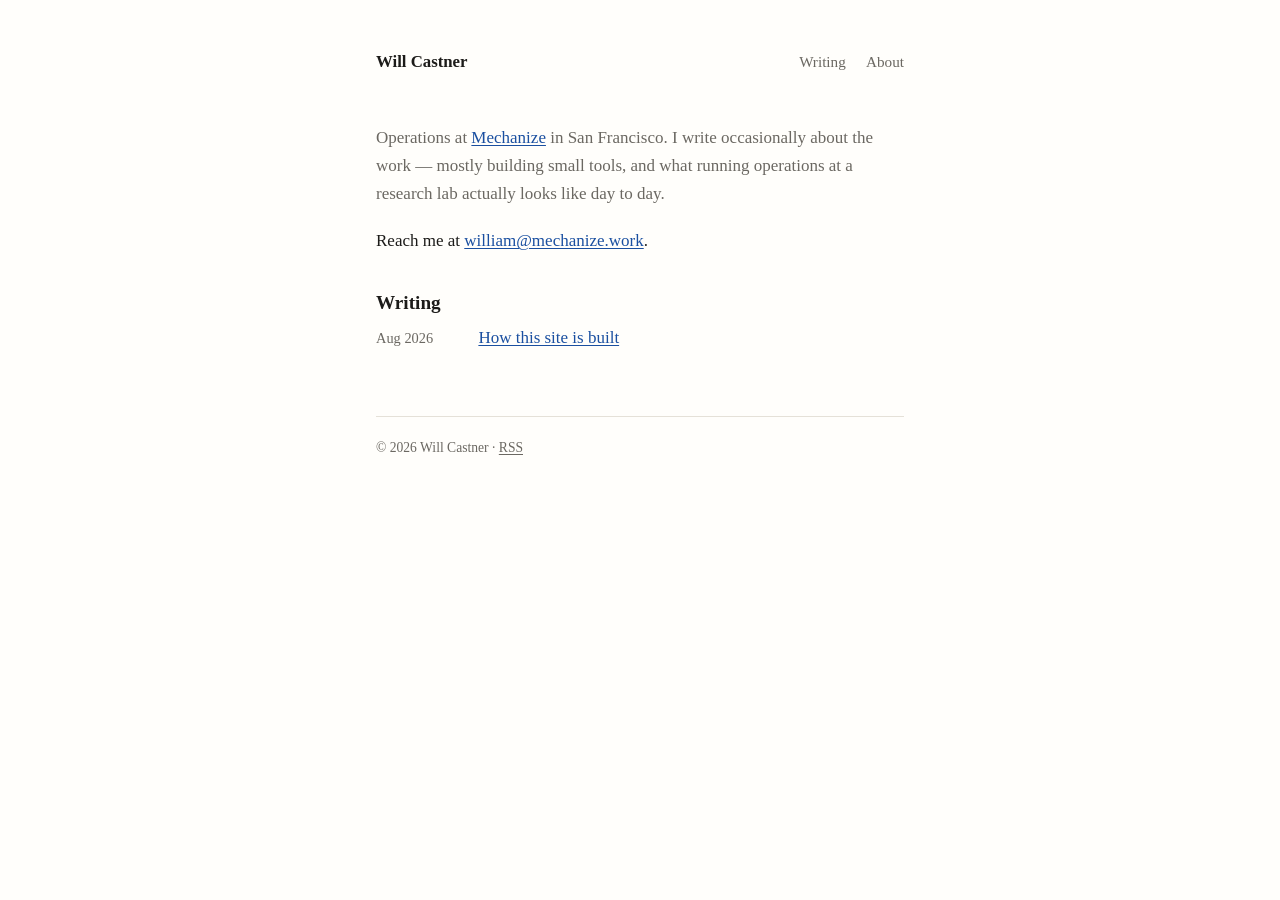
==== docs/index.html @ 35c0d4e6 "Personal site: stdlib static generator, first post Co-Authored-By: Claude Opus 5 (1M context) <norep" ====
<!doctype html>
<html lang="en">
<head>
<meta charset="utf-8">
<meta name="viewport" content="width=device-width, initial-scale=1">
<title>Will Castner</title>
<meta name="description" content="Personal site of Will Castner.">
<link rel="stylesheet" href="style.css">
<link rel="alternate" type="application/atom+xml" href="feed.xml" title="Will Castner">
</head>
<body>
<header>
  <a class="home" href="">Will Castner</a>
  <nav>
    <a href="writing/">Writing</a>
    <a href="about/">About</a>
  </nav>
</header>
<main>
<p class="lede">Operations at <a href="https://mechanize.work">Mechanize</a> in San Francisco. I write occasionally about the work — mostly building small tools, and what running operations at a research lab actually looks like day to day.</p>
<p>Reach me at <a href="mailto:william@mechanize.work">william@mechanize.work</a>.</p><h2>Writing</h2><ul class="posts"><li><span class="date">Aug 2026</span><a href="/writing/colophon/">How this site is built</a></li></ul>
</main>
<footer>
  <p>&copy; 2026 Will Castner &middot; <a href="feed.xml">RSS</a></p>
</footer>
</body>
</html>
---- docs/style.css ----
:root {
  --bg: #fffefb;
  --fg: #1c1b19;
  --muted: #6b6862;
  --rule: #e5e1d8;
  --link: #1a4fa0;
  --code-bg: #f4f1ea;
}

@media (prefers-color-scheme: dark) {
  :root {
    --bg: #161513;
    --fg: #e8e5df;
    --muted: #948f86;
    --rule: #2e2c28;
    --link: #8fb4ea;
    --code-bg: #201f1c;
  }
}

* { box-sizing: border-box; }

html { -webkit-text-size-adjust: 100%; }

body {
  margin: 0 auto;
  padding: 3rem 1.5rem 4rem;
  max-width: 36rem;
  background: var(--bg);
  color: var(--fg);
  font: 17px/1.65 ui-serif, Charter, "Iowan Old Style", Georgia, serif;
  font-synthesis: none;
}

a { color: var(--link); text-decoration-thickness: 1px; text-underline-offset: 2px; }
a:hover { text-decoration-style: dotted; }

header {
  display: flex;
  flex-wrap: wrap;
  gap: 0.5rem 1.25rem;
  align-items: baseline;
  justify-content: space-between;
  margin-bottom: 3rem;
}

header .home {
  font-weight: 600;
  font-size: 1.05rem;
  color: var(--fg);
  text-decoration: none;
}

header nav a {
  color: var(--muted);
  text-decoration: none;
  margin-left: 1rem;
  font-size: 0.95rem;
}
header nav a:first-child { margin-left: 0; }
header nav a:hover { color: var(--fg); }

h1, h2, h3 { line-height: 1.25; font-weight: 600; }
h1 { font-size: 1.6rem; margin: 0 0 0.35rem; }
h2 { font-size: 1.2rem; margin: 2.25rem 0 0.6rem; }
h3 { font-size: 1.05rem; margin: 1.75rem 0 0.5rem; }

p, ul, ol, blockquote, pre { margin: 0 0 1.15rem; }

ul, ol { padding-left: 1.3rem; }
li { margin-bottom: 0.3rem; }

blockquote {
  margin-left: 0;
  padding-left: 1rem;
  border-left: 2px solid var(--rule);
  color: var(--muted);
}

hr { border: 0; border-top: 1px solid var(--rule); margin: 2.5rem 0; }

code {
  font-family: ui-monospace, SFMono-Regular, Menlo, monospace;
  font-size: 0.875em;
  background: var(--code-bg);
  padding: 0.12em 0.35em;
  border-radius: 3px;
}

pre {
  background: var(--code-bg);
  padding: 0.9rem 1rem;
  border-radius: 5px;
  overflow-x: auto;
}
pre code { background: none; padding: 0; font-size: 0.85rem; }

img { max-width: 100%; height: auto; }

.date { color: var(--muted); font-size: 0.9rem; }

.posts { list-style: none; padding: 0; }
.posts li {
  display: flex;
  flex-wrap: wrap;
  gap: 0 0.9rem;
  align-items: baseline;
  margin-bottom: 0.7rem;
}
.posts .date { flex: 0 0 5.5rem; font-variant-numeric: tabular-nums; }

.lede { color: var(--muted); }

footer {
  margin-top: 4rem;
  padding-top: 1.25rem;
  border-top: 1px solid var(--rule);
  color: var(--muted);
  font-size: 0.85rem;
}
footer a { color: var(--muted); }
footer p { margin: 0; }
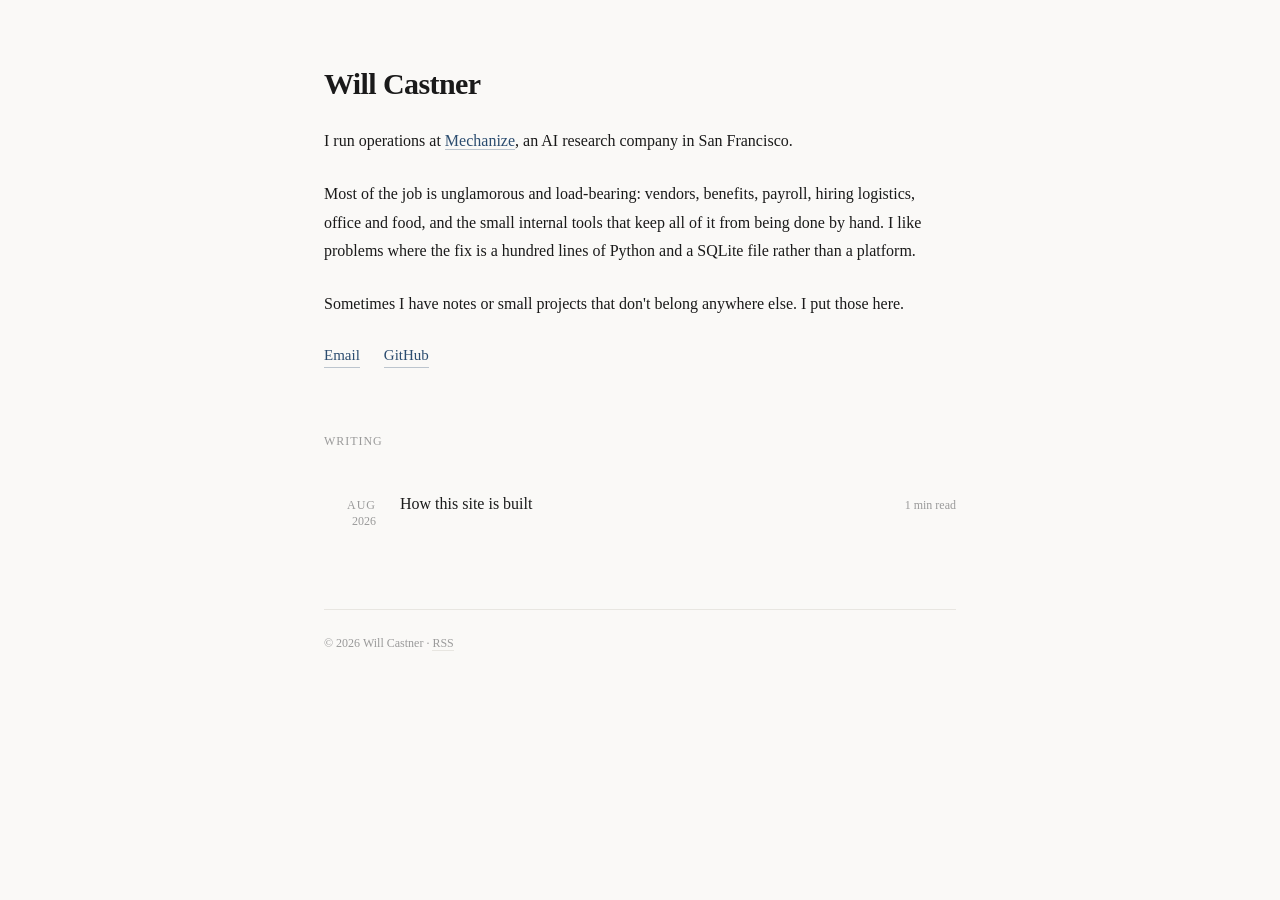
==== commit 050c554d: "Redesign: minimal serif landing page Single-column 680px layout in Palatino on a warm off-white grou" ====
--- a/docs/index.html
+++ b/docs/index.html
@@ -9,17 +9,9 @@
 <link rel="alternate" type="application/atom+xml" href="feed.xml" title="Will Castner">
 </head>
 <body>
-<header>
-  <a class="home" href="">Will Castner</a>
-  <nav>
-    <a href="writing/">Writing</a>
-    <a href="about/">About</a>
-  </nav>
-</header>
-<main>
-<p class="lede">Operations at <a href="https://mechanize.work">Mechanize</a> in San Francisco. I write occasionally about the work — mostly building small tools, and what running operations at a research lab actually looks like day to day.</p>
-<p>Reach me at <a href="mailto:william@mechanize.work">william@mechanize.work</a>.</p><h2>Writing</h2><ul class="posts"><li><span class="date">Aug 2026</span><a href="/writing/colophon/">How this site is built</a></li></ul>
-</main>
+<h1 class="name">Will Castner</h1><div class="bio"><p>I run operations at <a href="https://mechanize.work">Mechanize</a>, an AI research company in San Francisco.</p>
+<p>Most of the job is unglamorous and load-bearing: vendors, benefits, payroll, hiring logistics, office and food, and the small internal tools that keep all of it from being done by hand. I like problems where the fix is a hundred lines of Python and a SQLite file rather than a platform.</p>
+<p>Sometimes I have notes or small projects that don&#x27;t belong anywhere else. I put those here.</p></div><nav class="links"><a href="mailto:william@mechanize.work">Email</a><a href="https://github.com/WilliamCastner">GitHub</a></nav><span class="section-label">Writing</span><div class="feed"><a class="feed-item" href="/writing/colophon/"><span class="feed-calendar"><span class="feed-month">Aug</span>2026</span><span class="feed-title">How this site is built</span><span class="feed-length">1 min read</span></a></div>
 <footer>
   <p>&copy; 2026 Will Castner &middot; <a href="feed.xml">RSS</a></p>
 </footer>
--- a/docs/style.css
+++ b/docs/style.css
@@ -1,122 +1,222 @@
 :root {
-  --bg: #fffefb;
-  --fg: #1c1b19;
-  --muted: #6b6862;
-  --rule: #e5e1d8;
-  --link: #1a4fa0;
-  --code-bg: #f4f1ea;
+  --space-2: 8px;
+  --space-3: 12px;
+  --space-4: 16px;
+  --space-5: 24px;
+  --space-6: 32px;
+  --space-7: 48px;
+  --space-8: 64px;
+
+  --bg: #faf9f7;
+  --surface: #f3f1ed;
+  --border: #e8e6e1;
+
+  --text-primary: #1a1a1a;
+  --text-secondary: #6b6b6b;
+  --text-tertiary: #9a9a9a;
+
+  --link: #2b4c6f;
+  --link-underline: rgba(43, 76, 111, 0.3);
+  --link-hover-underline: rgba(43, 76, 111, 0.7);
+
+  --font: 'Palatino Linotype', Palatino, 'Book Antiqua', Georgia, serif;
+  --font-mono: ui-monospace, SFMono-Regular, Menlo, monospace;
+
+  --leading-normal: 1.6;
+  --leading-relaxed: 1.8;
 }
 
 @media (prefers-color-scheme: dark) {
   :root {
-    --bg: #161513;
-    --fg: #e8e5df;
-    --muted: #948f86;
-    --rule: #2e2c28;
-    --link: #8fb4ea;
-    --code-bg: #201f1c;
+    --bg: #161622;
+    --surface: #1e1e30;
+    --border: #2a2a3e;
+
+    --text-primary: #e0ddd8;
+    --text-secondary: #8a8a8a;
+    --text-tertiary: #5e5e6e;
+
+    --link: #7aadcf;
+    --link-underline: rgba(122, 173, 207, 0.3);
+    --link-hover-underline: rgba(122, 173, 207, 0.7);
   }
 }
 
-* { box-sizing: border-box; }
+*, *::before, *::after { box-sizing: border-box; }
 
 html { -webkit-text-size-adjust: 100%; }
 
 body {
+  font-family: var(--font);
+  font-size: 1rem;
+  line-height: var(--leading-normal);
+  color: var(--text-primary);
+  background-color: var(--bg);
+  max-width: 680px;
   margin: 0 auto;
-  padding: 3rem 1.5rem 4rem;
-  max-width: 36rem;
-  background: var(--bg);
-  color: var(--fg);
-  font: 17px/1.65 ui-serif, Charter, "Iowan Old Style", Georgia, serif;
-  font-synthesis: none;
-}
-
-a { color: var(--link); text-decoration-thickness: 1px; text-underline-offset: 2px; }
-a:hover { text-decoration-style: dotted; }
-
-header {
+  padding: var(--space-8) var(--space-5) var(--space-7);
+  -webkit-font-smoothing: antialiased;
+  -moz-osx-font-smoothing: grayscale;
+}
+
+a {
+  color: var(--link);
+  text-decoration: none;
+  border-bottom: 1px solid var(--link-underline);
+  transition: border-color 150ms ease;
+}
+a:hover { border-bottom-color: var(--link-hover-underline); }
+
+b, strong { font-weight: 600; }
+
+p { margin: 0 0 var(--space-5); line-height: var(--leading-relaxed); }
+
+ul, ol { margin: 0 0 var(--space-5); padding-left: var(--space-5); }
+li { margin-bottom: var(--space-2); line-height: var(--leading-relaxed); }
+
+blockquote {
+  margin: 0 0 var(--space-5);
+  padding-left: var(--space-4);
+  border-left: 2px solid var(--border);
+  color: var(--text-secondary);
+}
+
+hr { border: 0; border-top: 1px solid var(--border); margin: var(--space-7) 0; }
+
+code {
+  font-family: var(--font-mono);
+  font-size: 0.85em;
+  background: var(--surface);
+  padding: 0.1em 0.35em;
+  border-radius: 3px;
+}
+
+pre {
+  background: var(--surface);
+  border: 1px solid var(--border);
+  padding: var(--space-4);
+  border-radius: 4px;
+  overflow-x: auto;
+  margin: 0 0 var(--space-5);
+}
+pre code { background: none; padding: 0; font-size: 0.8125rem; }
+
+img { max-width: 100%; height: auto; }
+
+/* ===== Landing ===== */
+
+.name {
+  font-size: 1.875rem;
+  font-weight: 600;
+  letter-spacing: -0.02em;
+  line-height: 1.3;
+  margin: 0 0 var(--space-5);
+}
+
+.bio p { margin-bottom: var(--space-5); }
+
+.links {
   display: flex;
   flex-wrap: wrap;
-  gap: 0.5rem 1.25rem;
+  gap: var(--space-5);
+  margin-bottom: var(--space-8);
+}
+.links a { font-size: 0.9375rem; }
+
+/* ===== Feed ===== */
+
+.section-label {
+  display: block;
+  font-size: 0.75rem;
+  letter-spacing: 0.08em;
+  text-transform: uppercase;
+  color: var(--text-tertiary);
+  margin-bottom: var(--space-5);
+}
+
+.feed { display: flex; flex-direction: column; }
+
+.feed-item {
+  display: flex;
   align-items: baseline;
-  justify-content: space-between;
-  margin-bottom: 3rem;
-}
-
-header .home {
-  font-weight: 600;
-  font-size: 1.05rem;
-  color: var(--fg);
-  text-decoration: none;
-}
-
-header nav a {
-  color: var(--muted);
-  text-decoration: none;
-  margin-left: 1rem;
-  font-size: 0.95rem;
-}
-header nav a:first-child { margin-left: 0; }
-header nav a:hover { color: var(--fg); }
-
-h1, h2, h3 { line-height: 1.25; font-weight: 600; }
-h1 { font-size: 1.6rem; margin: 0 0 0.35rem; }
-h2 { font-size: 1.2rem; margin: 2.25rem 0 0.6rem; }
-h3 { font-size: 1.05rem; margin: 1.75rem 0 0.5rem; }
-
-p, ul, ol, blockquote, pre { margin: 0 0 1.15rem; }
-
-ul, ol { padding-left: 1.3rem; }
-li { margin-bottom: 0.3rem; }
-
-blockquote {
-  margin-left: 0;
-  padding-left: 1rem;
-  border-left: 2px solid var(--rule);
-  color: var(--muted);
-}
-
-hr { border: 0; border-top: 1px solid var(--rule); margin: 2.5rem 0; }
-
-code {
-  font-family: ui-monospace, SFMono-Regular, Menlo, monospace;
-  font-size: 0.875em;
-  background: var(--code-bg);
-  padding: 0.12em 0.35em;
-  border-radius: 3px;
-}
-
-pre {
-  background: var(--code-bg);
-  padding: 0.9rem 1rem;
-  border-radius: 5px;
-  overflow-x: auto;
-}
-pre code { background: none; padding: 0; font-size: 0.85rem; }
-
-img { max-width: 100%; height: auto; }
-
-.date { color: var(--muted); font-size: 0.9rem; }
-
-.posts { list-style: none; padding: 0; }
-.posts li {
-  display: flex;
-  flex-wrap: wrap;
-  gap: 0 0.9rem;
-  align-items: baseline;
-  margin-bottom: 0.7rem;
-}
-.posts .date { flex: 0 0 5.5rem; font-variant-numeric: tabular-nums; }
-
-.lede { color: var(--muted); }
+  gap: var(--space-5);
+  padding: var(--space-4) 0;
+  border: 0;
+  border-bottom: 1px solid var(--border);
+  color: var(--text-primary);
+}
+.feed-item:last-child { border-bottom: 0; }
+.feed-item:hover .feed-title { color: var(--link); }
+
+.feed-calendar {
+  flex: 0 0 3.25rem;
+  font-size: 0.75rem;
+  line-height: 1.3;
+  color: var(--text-tertiary);
+  text-align: right;
+  font-variant-numeric: tabular-nums;
+}
+.feed-month { display: block; text-transform: uppercase; letter-spacing: 0.08em; }
+
+.feed-title { flex: 1 1 auto; transition: color 150ms ease; }
+
+.feed-length {
+  flex: 0 0 auto;
+  font-size: 0.75rem;
+  color: var(--text-tertiary);
+  white-space: nowrap;
+}
+
+/* ===== Post ===== */
+
+.backlink {
+  display: inline-block;
+  font-size: 0.8125rem;
+  color: var(--text-secondary);
+  border: 0;
+  margin-bottom: var(--space-7);
+}
+.backlink:hover { color: var(--link); border: 0; }
+
+.post-title {
+  font-size: 1.5rem;
+  font-weight: 600;
+  letter-spacing: -0.02em;
+  line-height: 1.3;
+  margin: 0 0 var(--space-3);
+}
+
+.post-meta {
+  font-size: 0.8125rem;
+  color: var(--text-tertiary);
+  margin-bottom: var(--space-7);
+}
+
+article h2 {
+  font-size: 1.25rem;
+  font-weight: 600;
+  line-height: 1.3;
+  margin: var(--space-7) 0 var(--space-4);
+}
+article h3 {
+  font-size: 1.0625rem;
+  font-weight: 600;
+  line-height: 1.3;
+  margin: var(--space-6) 0 var(--space-3);
+}
 
 footer {
-  margin-top: 4rem;
-  padding-top: 1.25rem;
-  border-top: 1px solid var(--rule);
-  color: var(--muted);
-  font-size: 0.85rem;
-}
-footer a { color: var(--muted); }
-footer p { margin: 0; }
+  margin-top: var(--space-8);
+  padding-top: var(--space-5);
+  border-top: 1px solid var(--border);
+  font-size: 0.75rem;
+  color: var(--text-tertiary);
+}
+footer a { color: var(--text-tertiary); border-bottom-color: var(--border); }
+footer p { margin: 0; line-height: var(--leading-normal); }
+
+@media (max-width: 480px) {
+  body { padding-top: var(--space-7); }
+  .name { font-size: 1.5rem; }
+  .feed-length { display: none; }
+}
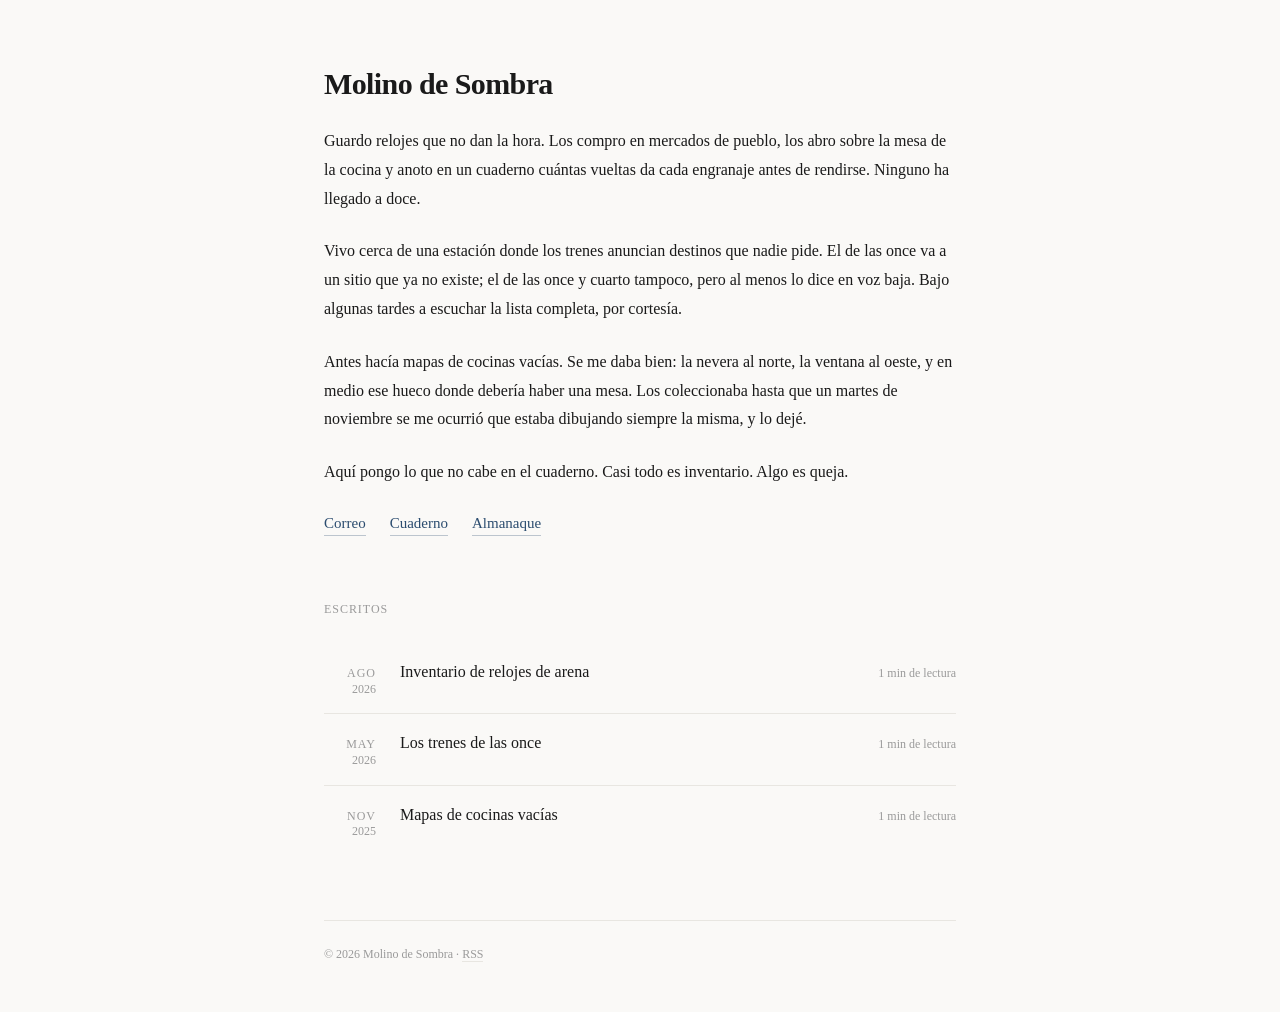
==== commit 6da0e5d0: "Replace all site copy with Spanish filler Swaps every user-visible string for Spanish: site name, bi" ====
--- a/docs/index.html
+++ b/docs/index.html
@@ -1,19 +1,20 @@
 <!doctype html>
-<html lang="en">
+<html lang="es">
 <head>
 <meta charset="utf-8">
 <meta name="viewport" content="width=device-width, initial-scale=1">
-<title>Will Castner</title>
-<meta name="description" content="Personal site of Will Castner.">
+<title>Molino de Sombra</title>
+<meta name="description" content="Apuntes sueltos sobre relojes de arena, cocinas vacías y trenes que no llegan.">
 <link rel="stylesheet" href="style.css">
-<link rel="alternate" type="application/atom+xml" href="feed.xml" title="Will Castner">
+<link rel="alternate" type="application/atom+xml" href="feed.xml" title="Molino de Sombra">
 </head>
 <body>
-<h1 class="name">Will Castner</h1><div class="bio"><p>I run operations at <a href="https://mechanize.work">Mechanize</a>, an AI research company in San Francisco.</p>
-<p>Most of the job is unglamorous and load-bearing: vendors, benefits, payroll, hiring logistics, office and food, and the small internal tools that keep all of it from being done by hand. I like problems where the fix is a hundred lines of Python and a SQLite file rather than a platform.</p>
-<p>Sometimes I have notes or small projects that don&#x27;t belong anywhere else. I put those here.</p></div><nav class="links"><a href="mailto:william@mechanize.work">Email</a><a href="https://github.com/WilliamCastner">GitHub</a></nav><span class="section-label">Writing</span><div class="feed"><a class="feed-item" href="/writing/colophon/"><span class="feed-calendar"><span class="feed-month">Aug</span>2026</span><span class="feed-title">How this site is built</span><span class="feed-length">1 min read</span></a></div>
+<h1 class="name">Molino de Sombra</h1><div class="bio"><p>Guardo relojes que no dan la hora. Los compro en mercados de pueblo, los abro sobre la mesa de la cocina y anoto en un cuaderno cuántas vueltas da cada engranaje antes de rendirse. Ninguno ha llegado a doce.</p>
+<p>Vivo cerca de una estación donde los trenes anuncian destinos que nadie pide. El de las once va a un sitio que ya no existe; el de las once y cuarto tampoco, pero al menos lo dice en voz baja. Bajo algunas tardes a escuchar la lista completa, por cortesía.</p>
+<p>Antes hacía mapas de cocinas vacías. Se me daba bien: la nevera al norte, la ventana al oeste, y en medio ese hueco donde debería haber una mesa. Los coleccionaba hasta que un martes de noviembre se me ocurrió que estaba dibujando siempre la misma, y lo dejé.</p>
+<p>Aquí pongo lo que no cabe en el cuaderno. Casi todo es inventario. Algo es queja.</p></div><nav class="links"><a href="mailto:william@mechanize.work">Correo</a><a href="https://github.com/WilliamCastner">Cuaderno</a><a href="/writing/relojes-de-arena/">Almanaque</a></nav><span class="section-label">Escritos</span><div class="feed"><a class="feed-item" href="/writing/relojes-de-arena/"><span class="feed-calendar"><span class="feed-month">ago</span>2026</span><span class="feed-title">Inventario de relojes de arena</span><span class="feed-length">1 min de lectura</span></a><a class="feed-item" href="/writing/trenes-que-no-llegan/"><span class="feed-calendar"><span class="feed-month">may</span>2026</span><span class="feed-title">Los trenes de las once</span><span class="feed-length">1 min de lectura</span></a><a class="feed-item" href="/writing/cocinas-vacias/"><span class="feed-calendar"><span class="feed-month">nov</span>2025</span><span class="feed-title">Mapas de cocinas vacías</span><span class="feed-length">1 min de lectura</span></a></div>
 <footer>
-  <p>&copy; 2026 Will Castner &middot; <a href="feed.xml">RSS</a></p>
+  <p>&copy; 2026 Molino de Sombra &middot; <a href="feed.xml">RSS</a></p>
 </footer>
 </body>
 </html>
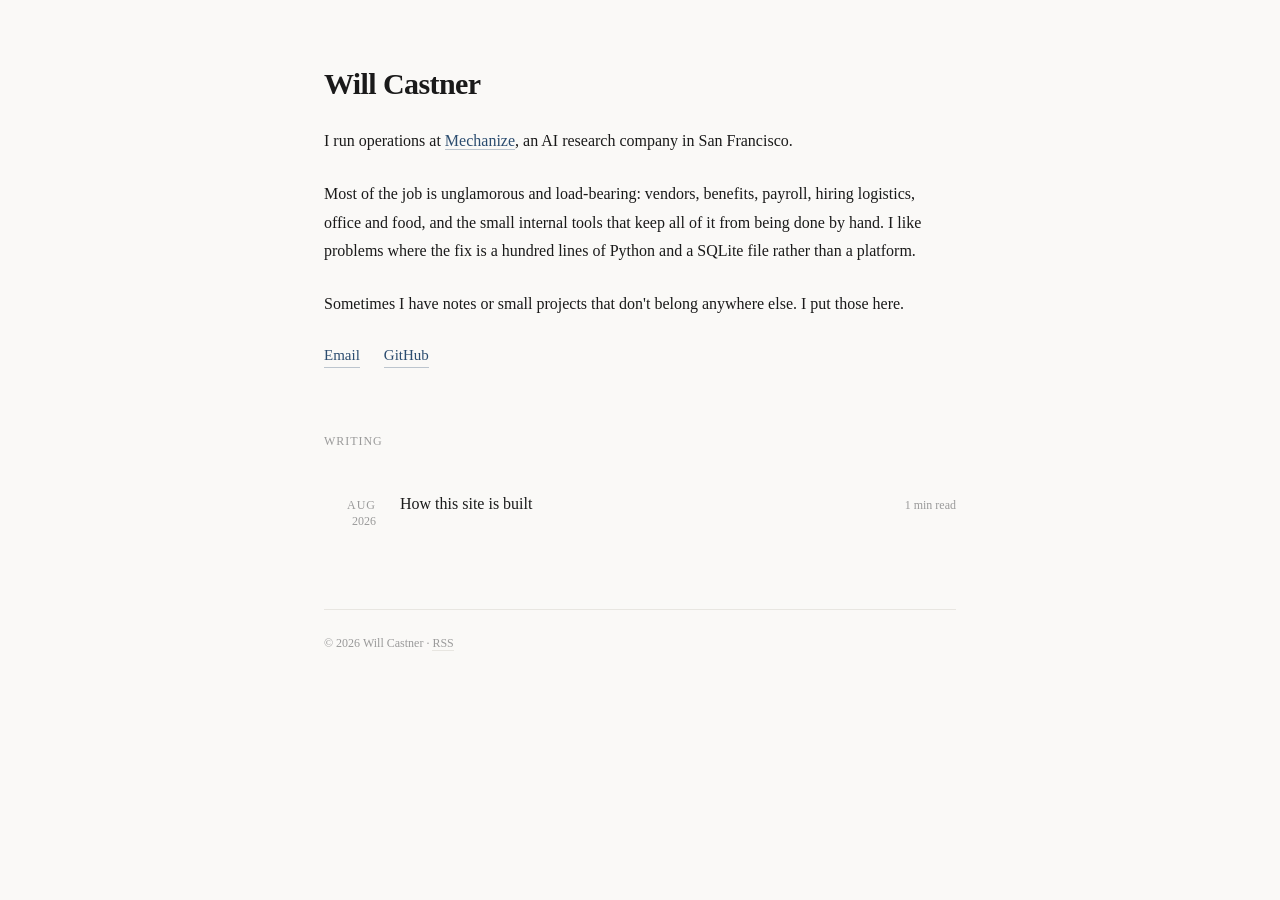
==== commit 1f764d30: "Revert "Replace all site copy with Spanish filler" This reverts commit 6da0e5d080638e54e1be37cb34dfa" ====
--- a/docs/index.html
+++ b/docs/index.html
@@ -1,20 +1,19 @@
 <!doctype html>
-<html lang="es">
+<html lang="en">
 <head>
 <meta charset="utf-8">
 <meta name="viewport" content="width=device-width, initial-scale=1">
-<title>Molino de Sombra</title>
-<meta name="description" content="Apuntes sueltos sobre relojes de arena, cocinas vacías y trenes que no llegan.">
+<title>Will Castner</title>
+<meta name="description" content="Personal site of Will Castner.">
 <link rel="stylesheet" href="style.css">
-<link rel="alternate" type="application/atom+xml" href="feed.xml" title="Molino de Sombra">
+<link rel="alternate" type="application/atom+xml" href="feed.xml" title="Will Castner">
 </head>
 <body>
-<h1 class="name">Molino de Sombra</h1><div class="bio"><p>Guardo relojes que no dan la hora. Los compro en mercados de pueblo, los abro sobre la mesa de la cocina y anoto en un cuaderno cuántas vueltas da cada engranaje antes de rendirse. Ninguno ha llegado a doce.</p>
-<p>Vivo cerca de una estación donde los trenes anuncian destinos que nadie pide. El de las once va a un sitio que ya no existe; el de las once y cuarto tampoco, pero al menos lo dice en voz baja. Bajo algunas tardes a escuchar la lista completa, por cortesía.</p>
-<p>Antes hacía mapas de cocinas vacías. Se me daba bien: la nevera al norte, la ventana al oeste, y en medio ese hueco donde debería haber una mesa. Los coleccionaba hasta que un martes de noviembre se me ocurrió que estaba dibujando siempre la misma, y lo dejé.</p>
-<p>Aquí pongo lo que no cabe en el cuaderno. Casi todo es inventario. Algo es queja.</p></div><nav class="links"><a href="mailto:william@mechanize.work">Correo</a><a href="https://github.com/WilliamCastner">Cuaderno</a><a href="/writing/relojes-de-arena/">Almanaque</a></nav><span class="section-label">Escritos</span><div class="feed"><a class="feed-item" href="/writing/relojes-de-arena/"><span class="feed-calendar"><span class="feed-month">ago</span>2026</span><span class="feed-title">Inventario de relojes de arena</span><span class="feed-length">1 min de lectura</span></a><a class="feed-item" href="/writing/trenes-que-no-llegan/"><span class="feed-calendar"><span class="feed-month">may</span>2026</span><span class="feed-title">Los trenes de las once</span><span class="feed-length">1 min de lectura</span></a><a class="feed-item" href="/writing/cocinas-vacias/"><span class="feed-calendar"><span class="feed-month">nov</span>2025</span><span class="feed-title">Mapas de cocinas vacías</span><span class="feed-length">1 min de lectura</span></a></div>
+<h1 class="name">Will Castner</h1><div class="bio"><p>I run operations at <a href="https://mechanize.work">Mechanize</a>, an AI research company in San Francisco.</p>
+<p>Most of the job is unglamorous and load-bearing: vendors, benefits, payroll, hiring logistics, office and food, and the small internal tools that keep all of it from being done by hand. I like problems where the fix is a hundred lines of Python and a SQLite file rather than a platform.</p>
+<p>Sometimes I have notes or small projects that don&#x27;t belong anywhere else. I put those here.</p></div><nav class="links"><a href="mailto:william@mechanize.work">Email</a><a href="https://github.com/WilliamCastner">GitHub</a></nav><span class="section-label">Writing</span><div class="feed"><a class="feed-item" href="/writing/colophon/"><span class="feed-calendar"><span class="feed-month">Aug</span>2026</span><span class="feed-title">How this site is built</span><span class="feed-length">1 min read</span></a></div>
 <footer>
-  <p>&copy; 2026 Molino de Sombra &middot; <a href="feed.xml">RSS</a></p>
+  <p>&copy; 2026 Will Castner &middot; <a href="feed.xml">RSS</a></p>
 </footer>
 </body>
 </html>
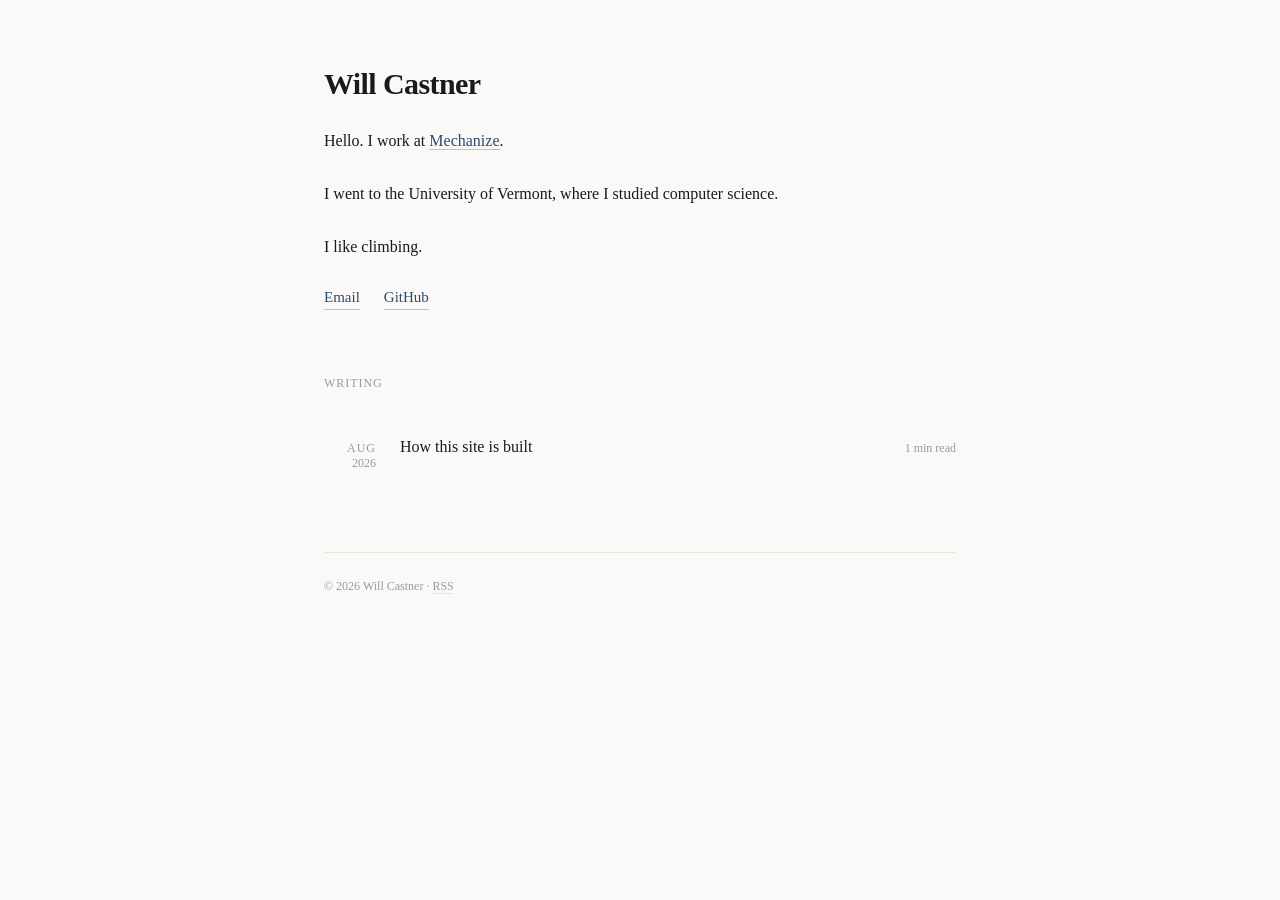
==== commit 3564c3ff: "Short English bio Mechanize, University of Vermont, computer science, climbing.  Co-Authored-By: Cla" ====
--- a/docs/index.html
+++ b/docs/index.html
@@ -9,9 +9,9 @@
 <link rel="alternate" type="application/atom+xml" href="feed.xml" title="Will Castner">
 </head>
 <body>
-<h1 class="name">Will Castner</h1><div class="bio"><p>I run operations at <a href="https://mechanize.work">Mechanize</a>, an AI research company in San Francisco.</p>
-<p>Most of the job is unglamorous and load-bearing: vendors, benefits, payroll, hiring logistics, office and food, and the small internal tools that keep all of it from being done by hand. I like problems where the fix is a hundred lines of Python and a SQLite file rather than a platform.</p>
-<p>Sometimes I have notes or small projects that don&#x27;t belong anywhere else. I put those here.</p></div><nav class="links"><a href="mailto:william@mechanize.work">Email</a><a href="https://github.com/WilliamCastner">GitHub</a></nav><span class="section-label">Writing</span><div class="feed"><a class="feed-item" href="/writing/colophon/"><span class="feed-calendar"><span class="feed-month">Aug</span>2026</span><span class="feed-title">How this site is built</span><span class="feed-length">1 min read</span></a></div>
+<h1 class="name">Will Castner</h1><div class="bio"><p>Hello. I work at <a href="https://mechanize.work">Mechanize</a>.</p>
+<p>I went to the University of Vermont, where I studied computer science.</p>
+<p>I like climbing.</p></div><nav class="links"><a href="mailto:william@mechanize.work">Email</a><a href="https://github.com/WilliamCastner">GitHub</a></nav><span class="section-label">Writing</span><div class="feed"><a class="feed-item" href="/writing/colophon/"><span class="feed-calendar"><span class="feed-month">Aug</span>2026</span><span class="feed-title">How this site is built</span><span class="feed-length">1 min read</span></a></div>
 <footer>
   <p>&copy; 2026 Will Castner &middot; <a href="feed.xml">RSS</a></p>
 </footer>
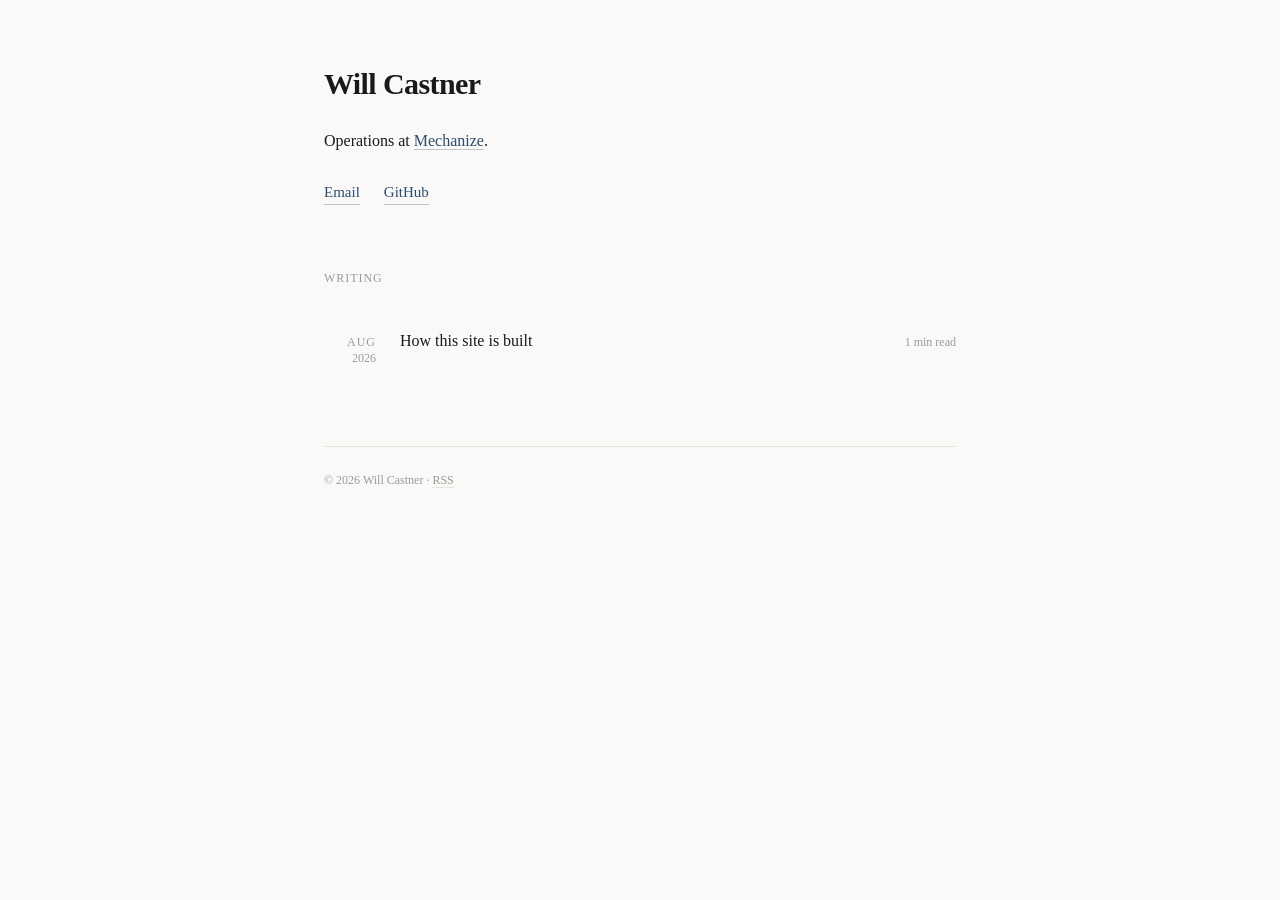
==== commit fef6592d: "Bio: just "Operations at Mechanize" Co-Authored-By: Claude Opus 5 (1M context) <noreply@anthropic.co" ====
--- a/docs/index.html
+++ b/docs/index.html
@@ -4,14 +4,12 @@
 <meta charset="utf-8">
 <meta name="viewport" content="width=device-width, initial-scale=1">
 <title>Will Castner</title>
-<meta name="description" content="Personal site of Will Castner.">
+<meta name="description" content="Operations at Mechanize.">
 <link rel="stylesheet" href="style.css">
 <link rel="alternate" type="application/atom+xml" href="feed.xml" title="Will Castner">
 </head>
 <body>
-<h1 class="name">Will Castner</h1><div class="bio"><p>Hello. I work at <a href="https://mechanize.work">Mechanize</a>.</p>
-<p>I went to the University of Vermont, where I studied computer science.</p>
-<p>I like climbing.</p></div><nav class="links"><a href="mailto:william@mechanize.work">Email</a><a href="https://github.com/WilliamCastner">GitHub</a></nav><span class="section-label">Writing</span><div class="feed"><a class="feed-item" href="/writing/colophon/"><span class="feed-calendar"><span class="feed-month">Aug</span>2026</span><span class="feed-title">How this site is built</span><span class="feed-length">1 min read</span></a></div>
+<h1 class="name">Will Castner</h1><div class="bio"><p>Operations at <a href="https://mechanize.work">Mechanize</a>.</p></div><nav class="links"><a href="mailto:william@mechanize.work">Email</a><a href="https://github.com/WilliamCastner">GitHub</a></nav><span class="section-label">Writing</span><div class="feed"><a class="feed-item" href="/writing/colophon/"><span class="feed-calendar"><span class="feed-month">Aug</span>2026</span><span class="feed-title">How this site is built</span><span class="feed-length">1 min read</span></a></div>
 <footer>
   <p>&copy; 2026 Will Castner &middot; <a href="feed.xml">RSS</a></p>
 </footer>
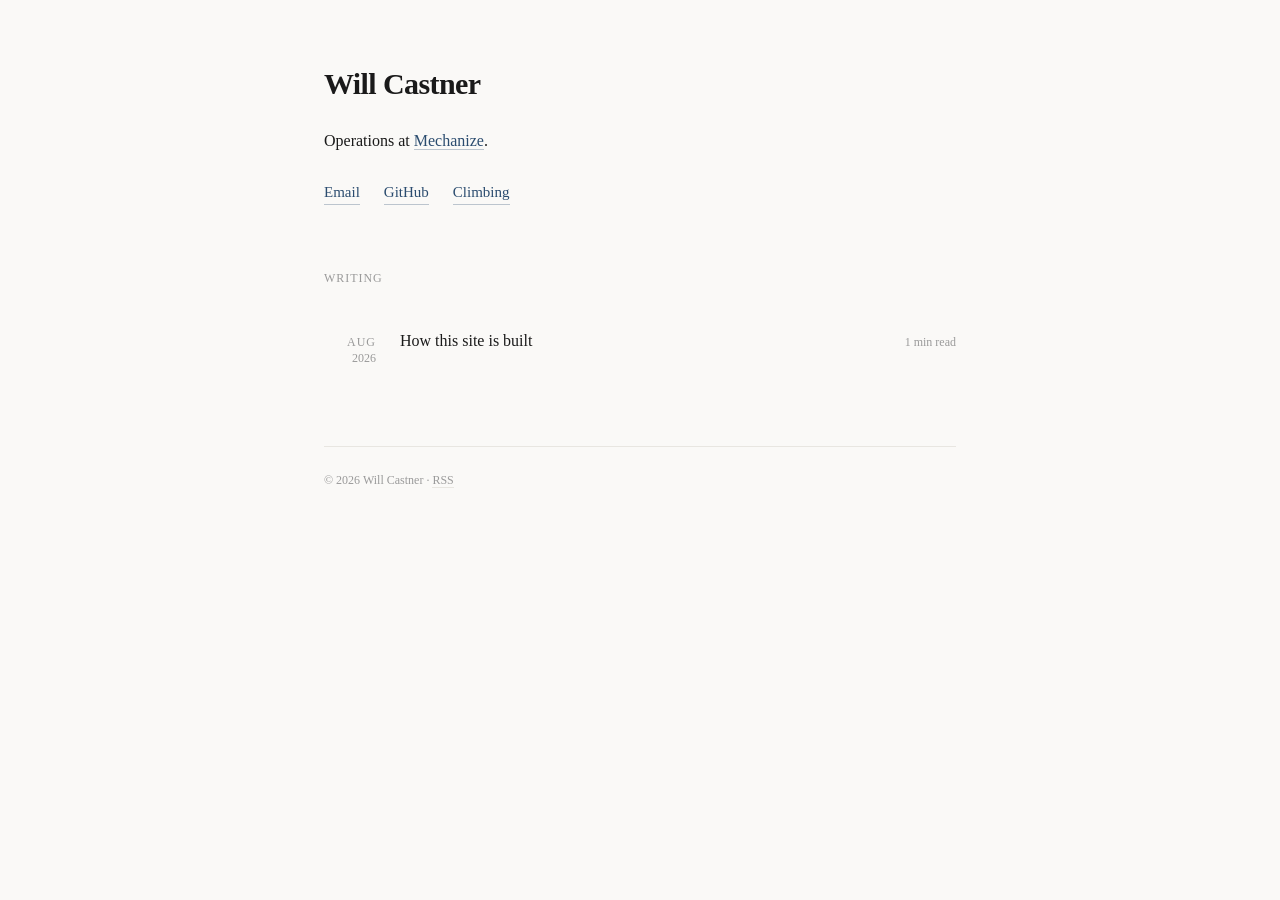
==== commit 8ac04bdc: "Climbing training tracker at /climbing/ A self-contained page for the V9 -> V10 training plan: today" ====
--- a/docs/index.html
+++ b/docs/index.html
@@ -9,7 +9,7 @@
 <link rel="alternate" type="application/atom+xml" href="feed.xml" title="Will Castner">
 </head>
 <body>
-<h1 class="name">Will Castner</h1><div class="bio"><p>Operations at <a href="https://mechanize.work">Mechanize</a>.</p></div><nav class="links"><a href="mailto:william@mechanize.work">Email</a><a href="https://github.com/WilliamCastner">GitHub</a></nav><span class="section-label">Writing</span><div class="feed"><a class="feed-item" href="/writing/colophon/"><span class="feed-calendar"><span class="feed-month">Aug</span>2026</span><span class="feed-title">How this site is built</span><span class="feed-length">1 min read</span></a></div>
+<h1 class="name">Will Castner</h1><div class="bio"><p>Operations at <a href="https://mechanize.work">Mechanize</a>.</p></div><nav class="links"><a href="mailto:william@mechanize.work">Email</a><a href="https://github.com/WilliamCastner">GitHub</a><a href="/climbing/">Climbing</a></nav><span class="section-label">Writing</span><div class="feed"><a class="feed-item" href="/writing/colophon/"><span class="feed-calendar"><span class="feed-month">Aug</span>2026</span><span class="feed-title">How this site is built</span><span class="feed-length">1 min read</span></a></div>
 <footer>
   <p>&copy; 2026 Will Castner &middot; <a href="feed.xml">RSS</a></p>
 </footer>
